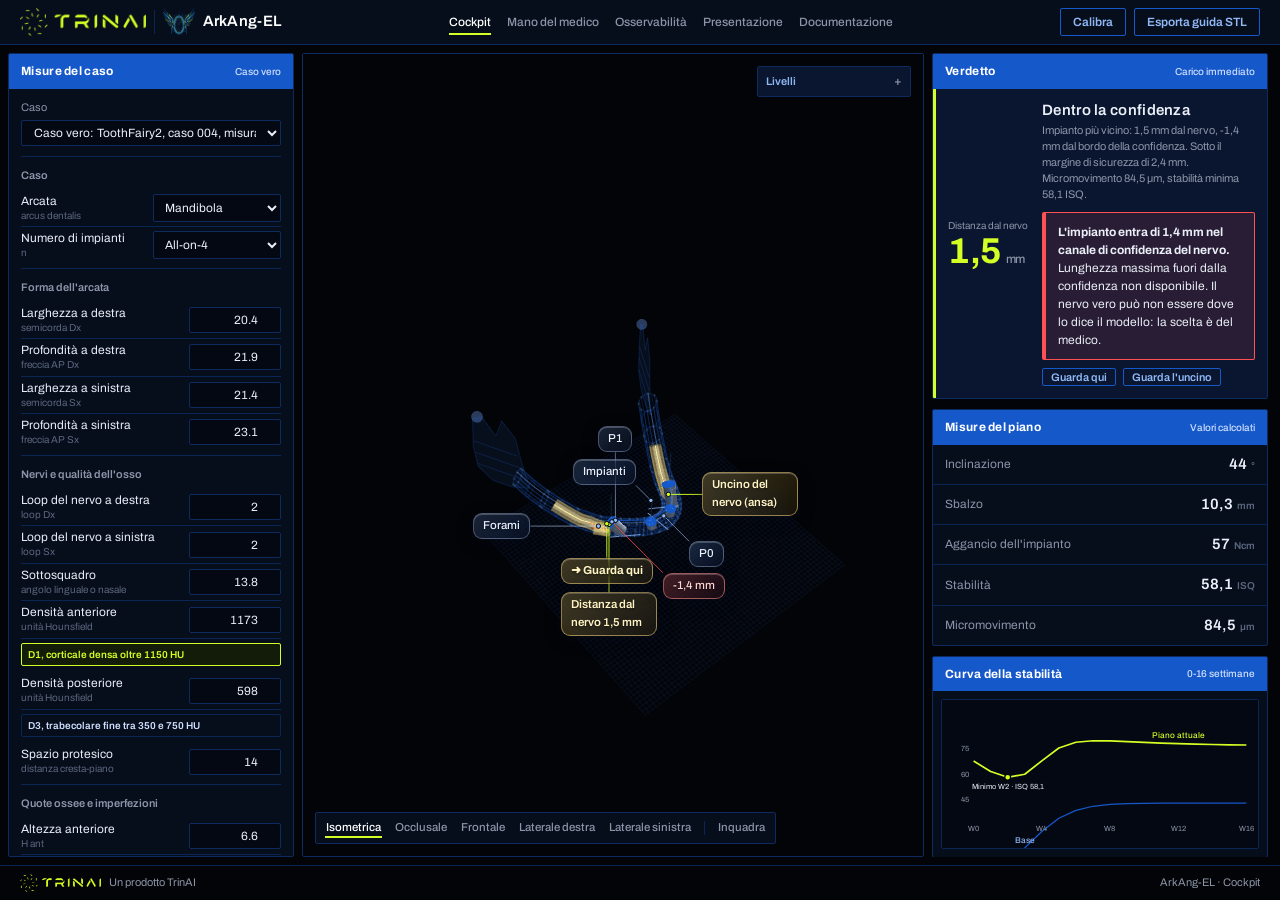
==== arkangel_viewer/index.html @ d0c84915 "TrinAI Atelier: presentazione agnostica mobile, voce Diego ed Elsa, security lock, edge worker" ====
<!DOCTYPE html>
<html lang="it">
<head>
  <meta charset="UTF-8">
  <meta name="viewport" content="width=device-width, initial-scale=1.0">
  <title>ArkAng-EL · Cockpit</title>
  <link rel="icon" type="image/png" href="img/arkangel_icona_96.png">
  <link rel="stylesheet" href="style.css">
  <script src="offline_case.js"></script>
  <script src="vendor/three.min.js"></script>
  <script src="vendor/OrbitControls.js"></script>
</head>
<body class="cockpit-page">

  <header class="bp-navbar cockpit-navbar">
    <div class="bp-nav-brand">
      <span class="trinai-logo-acid" role="img" aria-label="TrinAI"></span>
      <span class="brand-divider" aria-hidden="true"></span>
      <img class="arkangel-symbol-img" src="img/arkangel_icona_96.png" alt="ArkAng-EL">
      <span class="bp-nav-brand-title">ArkAng-EL</span>
    </div>

    <nav class="cockpit-nav" aria-label="Menu principale">
      <ul class="bp-nav-links">
        <li><a class="bp-nav-link active" href="index.html" aria-current="page">Cockpit</a></li>
        <li><a class="bp-nav-link" href="ml_studio.html">Mano del medico</a></li>
        <li><a class="bp-nav-link" href="osservabilita.html">Osservabilità</a></li>
        <li><a class="bp-nav-link" href="presentazione.html">Presentazione</a></li>
        <li><a class="bp-nav-link" href="documentazione.html">Documentazione</a></li>
      </ul>
    </nav>

    <div class="bp-nav-actions">
      <button id="btnOpenTuning" class="bp-btn-outline" type="button">Calibra</button>
      <button id="btnExportStl" class="bp-btn-outline" type="button">Esporta guida STL</button>
    </div>
  </header>

  <div class="cockpit-grid">

    <aside class="cockpit-register bp-panel" aria-labelledby="registerTitle">
      <div class="bp-panel-header">
        <span id="registerTitle" class="bp-panel-title">Misure del caso</span>
        <span id="caseTag" class="case-tag">Caso</span>
      </div>

      <div class="register-scroll">
        <div class="case-block">
          <label class="case-label" for="presetSelect">Caso</label>
          <select id="presetSelect" class="bp-select case-select">
            <option value="">Caricamento casi...</option>
          </select>
        </div>

        <section class="reg-group" aria-labelledby="groupCaso">
          <h2 id="groupCaso" class="reg-title">Caso</h2>

          <div class="param-row">
            <label for="inputArch">
              <span class="reg-name">Arcata</span>
              <span class="reg-sym">arcus dentalis</span>
            </label>
            <select id="inputArch">
              <option value="Mandibola" selected>Mandibola</option>
              <option value="Mascella">Mascella</option>
            </select>
          </div>

          <div class="param-row">
            <label for="inputNImp">
              <span class="reg-name">Numero di impianti</span>
              <span class="reg-sym">n</span>
            </label>
            <select id="inputNImp">
              <option value="auto" selected>Automatico</option>
              <option value="4">All-on-4</option>
              <option value="5_R">All-on-5 a destra</option>
              <option value="5_L">All-on-5 a sinistra</option>
              <option value="6">All-on-6</option>
              <option value="7">All-on-7</option>
              <option value="8">All-on-8</option>
              <option value="10">All-on-10</option>
            </select>
          </div>
        </section>

        <section class="reg-group" aria-labelledby="groupForma">
          <h2 id="groupForma" class="reg-title">Forma dell'arcata</h2>

          <div class="param-row">
            <label for="inputChordR">
              <span class="reg-name">Larghezza a destra</span>
              <span class="reg-sym">semicorda Dx</span>
            </label>
            <input type="number" id="inputChordR" step="0.5" value="17.5">
          </div>

          <div class="param-row">
            <label for="inputDepthR">
              <span class="reg-name">Profondità a destra</span>
              <span class="reg-sym">freccia AP Dx</span>
            </label>
            <input type="number" id="inputDepthR" step="0.5" value="15.0">
          </div>

          <div class="param-row">
            <label for="inputChordL">
              <span class="reg-name">Larghezza a sinistra</span>
              <span class="reg-sym">semicorda Sx</span>
            </label>
            <input type="number" id="inputChordL" step="0.5" value="19.0">
          </div>

          <div class="param-row">
            <label for="inputDepthL">
              <span class="reg-name">Profondità a sinistra</span>
              <span class="reg-sym">freccia AP Sx</span>
            </label>
            <input type="number" id="inputDepthL" step="0.5" value="16.5">
          </div>
        </section>

        <section class="reg-group" aria-labelledby="groupNervi">
          <h2 id="groupNervi" class="reg-title">Nervi e qualità dell'osso</h2>

          <div class="param-row">
            <label for="inputLoopR">
              <span class="reg-name">Loop del nervo a destra</span>
              <span class="reg-sym">loop Dx</span>
            </label>
            <input type="number" id="inputLoopR" step="0.1" value="4.2">
          </div>

          <div class="param-row">
            <label for="inputLoopL">
              <span class="reg-name">Loop del nervo a sinistra</span>
              <span class="reg-sym">loop Sx</span>
            </label>
            <input type="number" id="inputLoopL" step="0.1" value="2.5">
          </div>

          <div class="param-row">
            <label for="inputUndercut">
              <span class="reg-name">Sottosquadro</span>
              <span class="reg-sym">angolo linguale o nasale</span>
            </label>
            <input type="number" id="inputUndercut" step="1" value="14.0">
          </div>

          <div class="param-row">
            <label for="inputHuAnt">
              <span class="reg-name">Densità anteriore</span>
              <span class="reg-sym">unità Hounsfield</span>
            </label>
            <input type="number" id="inputHuAnt" step="50" value="1120">
          </div>
          <div id="badgeMischAnt" class="misch-badge misch-d2">D2 Cortico-Spongiosa</div>

          <div class="param-row">
            <label for="inputHuPost">
              <span class="reg-name">Densità posteriore</span>
              <span class="reg-sym">unità Hounsfield</span>
            </label>
            <input type="number" id="inputHuPost" step="50" value="780">
          </div>
          <div id="badgeMischPost" class="misch-badge misch-d2">D2 Cortico-Spongiosa</div>

          <div class="param-row">
            <label for="inputVProst">
              <span class="reg-name">Spazio protesico</span>
              <span class="reg-sym">distanza cresta-piano</span>
            </label>
            <input type="number" id="inputVProst" step="0.5" value="14.5">
          </div>
        </section>

        <section class="reg-group" aria-labelledby="groupQuote">
          <h2 id="groupQuote" class="reg-title">Quote ossee e imperfezioni</h2>

          <div class="param-row">
            <label for="inputHAnt">
              <span class="reg-name">Altezza anteriore</span>
              <span class="reg-sym">H ant</span>
            </label>
            <input type="number" id="inputHAnt" step="0.5" value="15.0">
          </div>

          <div class="param-row">
            <label for="inputHPostR">
              <span class="reg-name">Altezza posteriore destra</span>
              <span class="reg-sym">H post Dx</span>
            </label>
            <input type="number" id="inputHPostR" step="0.5" value="8.8">
          </div>

          <div class="param-row">
            <label for="inputHPostL">
              <span class="reg-name">Altezza posteriore sinistra</span>
              <span class="reg-sym">H post Sx</span>
            </label>
            <input type="number" id="inputHPostL" step="0.5" value="10.2">
          </div>

          <div class="param-row">
            <label for="inputWAnt">
              <span class="reg-name">Spessore anteriore</span>
              <span class="reg-sym">W ant</span>
            </label>
            <input type="number" id="inputWAnt" step="0.5" value="5.5">
          </div>

          <div class="param-row">
            <label for="inputWPost">
              <span class="reg-name">Spessore posteriore</span>
              <span class="reg-sym">W post</span>
            </label>
            <input type="number" id="inputWPost" step="0.5" value="6.2">
          </div>

          <div class="param-row">
            <label for="inputZDropR">
              <span class="reg-name">Sella concava a destra</span>
              <span class="reg-sym">avvallamento ΔZ Dx</span>
            </label>
            <input type="number" id="inputZDropR" step="0.2" min="0" max="6" value="2.2">
          </div>

          <div class="param-row">
            <label for="inputZDropL">
              <span class="reg-name">Sella concava a sinistra</span>
              <span class="reg-sym">avvallamento ΔZ Sx</span>
            </label>
            <input type="number" id="inputZDropL" step="0.2" min="0" max="6" value="1.0">
          </div>

          <div class="param-row">
            <label for="inputDefectZone">
              <span class="reg-name">Sede del difetto</span>
              <span class="reg-sym">zona anatomica</span>
            </label>
            <select id="inputDefectZone">
              <option value="none">Nessuno, cresta regolare</option>
              <option value="ant_R" selected>Canino o incisivo a destra</option>
              <option value="ant_L">Canino o incisivo a sinistra</option>
              <option value="post_R">Premolare distale a destra</option>
              <option value="post_L">Premolare distale a sinistra</option>
              <option value="midline">Linea mediana, canale nasopalatino</option>
            </select>
          </div>

          <div class="param-row">
            <label for="inputDefectDz">
              <span class="reg-name">Cratere verticale</span>
              <span class="reg-sym">ΔZ del difetto</span>
            </label>
            <input type="number" id="inputDefectDz" step="0.2" min="0" max="6" value="2.4">
          </div>

          <div class="param-row">
            <label for="inputDefectDw">
              <span class="reg-name">Deiscenza buccale</span>
              <span class="reg-sym">ΔW del difetto</span>
            </label>
            <input type="number" id="inputDefectDw" step="0.2" min="0" max="4" value="1.2">
          </div>

          <div class="param-row">
            <label for="selectProfiloMedico">
              <span class="reg-name">Profilo del medico</span>
              <span class="reg-sym">minimi d'osso</span>
            </label>
            <select id="selectProfiloMedico"></select>
          </div>

          <div class="param-row">
            <label for="inputMinLato">
              <span class="reg-name">Osso per lato</span>
              <span class="reg-sym">larghezza per lato (mm)</span>
            </label>
            <input type="number" id="inputMinLato" step="0.1" min="0" value="0">
          </div>

          <div class="param-row">
            <label for="inputMinAltezza">
              <span class="reg-name">Altezza</span>
              <span class="reg-sym">osso in altezza (mm)</span>
            </label>
            <input type="number" id="inputMinAltezza" step="0.1" min="0" value="0">
          </div>

          <div class="param-row">
            <label for="inputMinNervo">
              <span class="reg-name">Margine dal nervo</span>
              <span class="reg-sym">distanza dal nervo (mm)</span>
            </label>
            <input type="number" id="inputMinNervo" step="0.1" min="0" value="0">
          </div>

          <div class="param-row">
            <label for="inputCollarDepth">
              <span class="reg-name">Colletto sotto la cresta (mm)</span>
              <span class="reg-sym">0 = a filo dell'osso, scelta del medico</span>
            </label>
            <input type="number" id="inputCollarDepth" step="0.1" min="0" value="0">
          </div>

          <div class="param-row">
            <label for="inputNerveConfidence">
              <span class="reg-name">Fascia di confidenza dall'asse del nervo (mm)</span>
              <span class="reg-sym">raggio del nervo 1,45 + errore del modello (Time)</span>
            </label>
            <input type="number" id="inputNerveConfidence" step="0.1" min="0" value="2.9">
          </div>

          <div class="param-row">
            <label for="inputConfidenceDistance">
              <span class="reg-name">Distanza voluta dalla confidenza (mm)</span>
              <span class="reg-sym">scelta del medico</span>
            </label>
            <input type="number" id="inputConfidenceDistance" step="0.1" min="0" value="0">
          </div>

          <div class="param-row">
            <label for="inputNomeProfilo">
              <span class="reg-name">Nome nuovo profilo</span>
              <span class="reg-sym">salva</span>
            </label>
            <input type="text" id="inputNomeProfilo" value="">
            <button id="btnSaveProfilo" class="bp-btn-outline" type="button">Salva profilo</button>
          </div>
        </section>

        <div class="register-action">
          <button id="btnCalculate" class="bp-btn-solid accent" type="button">Ricalcola</button>
        </div>
      </div>
    </aside>

    <main class="cockpit-scene" aria-label="Scena 3D del modello">
      <div id="viewport3d"></div>
      <div id="sceneLabels" class="scene-labels" aria-hidden="true"></div>
      <div id="tooltip3d"></div>
      <div id="noCaseOverlay" class="no-case-overlay">
        <span class="no-case-text">Scegli un caso per vedere il piano</span>
      </div>

      <div class="scene-toolbar" role="group" aria-label="Viste della scena">
        <button class="cam-btn active" type="button" data-cam="iso">Isometrica</button>
        <button class="cam-btn" type="button" data-cam="top">Occlusale</button>
        <button class="cam-btn" type="button" data-cam="front">Frontale</button>
        <button class="cam-btn" type="button" data-cam="right">Laterale destra</button>
        <button class="cam-btn" type="button" data-cam="left">Laterale sinistra</button>
        <span class="toolbar-sep" aria-hidden="true"></span>
        <button id="btnFit" class="cam-btn cam-fit" type="button">Inquadra</button>
      </div>

      <details class="bp-accordion scene-layers">
        <summary class="bp-accordion-summary">Livelli</summary>
        <div class="scene-layers-body">
          <label><input type="checkbox" id="toggleArch" checked> Arcata</label>
          <label><input type="checkbox" id="toggleImplants" checked> Impianti</label>
          <label><input type="checkbox" id="toggleMua" checked> Boccole</label>
          <label><input type="checkbox" id="toggleNerves" checked> Nervo</label>
          <label><input type="checkbox" id="toggleConfidence" checked> Mostra confidenza</label>
          <label><input type="checkbox" id="togglePins" checked> Pin</label>
          <label><input type="checkbox" id="toggleGuideBar" checked> Barra dima</label>
          <label><input type="checkbox" id="toggleFiducials" checked> Fiduciali</label>
        </div>
      </details>
    </main>

    <section class="cockpit-panel" aria-label="Risultato del caso">

      <div class="bp-panel verdict-panel">
        <div class="bp-panel-header">
          <span class="bp-panel-title">Verdetto</span>
          <span class="panel-hint">Carico immediato</span>
        </div>
        <div id="loadVerdict" class="verdict-body safe">
          <div class="verdict-distance-block">
            <span class="verdict-label">Distanza dal nervo</span>
            <p class="verdict-distance"><span id="verdictDistance">2,4</span><span class="verdict-unit">mm</span></p>
          </div>
          <div class="verdict-copy">
            <h2 id="verdictTitle" class="verdict-title">Piano sicuro</h2>
            <p id="verdictSub" class="verdict-sub">Distanza dal nervo e dal bordo della confidenza.</p>
            <div id="confidenceDeclaration" class="confidence-declaration" hidden></div>
            <div class="verdict-scene-actions"><button id="btnLookHere" class="bp-btn-outline btn-compact" type="button">Guarda qui</button><button id="btnLookHook" class="bp-btn-outline btn-compact" type="button">Guarda l'uncino</button><button id="btnReturnView" class="bp-btn-outline btn-compact" type="button" hidden>Torna alla vista di prima</button></div>
            <p id="verdictBoneWarning" class="verdict-bone-warning" style="display: none;"></p>
          </div>
        </div>
      </div>

      <div class="bp-panel measure-panel">
        <div class="bp-panel-header">
          <span class="bp-panel-title">Misure del piano</span>
          <span class="panel-hint">Valori calcolati</span>
        </div>
        <div class="measure-list">
          <div class="bp-register-row measure-row">
            <span class="bp-register-label">Inclinazione</span>
            <span class="bp-register-value"><span id="kpiTilt">0</span><span class="bp-register-unit">°</span></span>
          </div>
          <div class="bp-register-row measure-row">
            <span class="bp-register-label">Sbalzo</span>
            <span class="bp-register-value"><span id="kpiCantilever">0</span><span class="bp-register-unit">mm</span></span>
          </div>
          <div class="bp-register-row measure-row">
            <span class="bp-register-label">Aggancio dell'impianto</span>
            <span class="bp-register-value"><span id="kpiTorque">0</span><span class="bp-register-unit">Ncm</span></span>
          </div>
          <div class="bp-register-row measure-row">
            <span class="bp-register-label">Stabilità</span>
            <span class="bp-register-value"><span id="kpiMinIsq">0</span><span class="bp-register-unit">ISQ</span></span>
          </div>
          <div class="bp-register-row measure-row">
            <span class="bp-register-label">Micromovimento</span>
            <span class="bp-register-value"><span id="kpiMicromotion">0</span><span class="bp-register-unit">µm</span></span>
          </div>
        </div>
      </div>

      <div class="bp-panel chart-panel">
        <div class="bp-panel-header">
          <span class="bp-panel-title">Curva della stabilità</span>
          <span class="panel-hint">0-16 settimane</span>
        </div>
        <div class="chart-body">
          <svg id="stabilitySvg" viewBox="0 0 380 150" role="img" aria-label="Curva della stabilità nel tempo"></svg>
        </div>
      </div>

      <div class="bp-panel test-panel" id="loadTestPanel">
        <div class="bp-panel-header">
          <span class="bp-panel-title">Prove di carico</span>
          <span class="panel-hint">Stress test epocale</span>
        </div>
        <div class="test-panel-body">
          <p id="loadTestStatus" class="load-test-status">Il piano ha superato le prove alla prova 1</p>
          <div class="table-scroll table-scroll-sm">
            <table class="data-table test-table">
              <thead>
                <tr>
                  <th>Epoca</th>
                  <th>Modifica apportata</th>
                  <th>Esito</th>
                </tr>
              </thead>
              <tbody id="loadTestTableBody"></tbody>
            </table>
          </div>
        </div>
      </div>

      <div class="bp-panel spectrum-bars-panel" id="spectrumBarsPanel">
        <div class="bp-panel-header">
          <span class="bp-panel-title">Quanti impianti</span>
          <span class="panel-hint">Probabilità di successo</span>
        </div>
        <div class="spectrum-bars-body" id="spectrumBarsList"></div>
      </div>

      <div class="bp-panel models-panel" id="modelsPanel">
        <div class="bp-panel-header">
          <span class="bp-panel-title">Modelli sul caso</span>
          <button id="btnRunNeural" class="bp-btn-outline btn-compact" type="button">Avvia inferenza</button>
        </div>
        <div class="models-body">
          <div id="neuralLiveOutput" class="models-list">
            <p class="models-empty">Premi «Avvia inferenza» per interrogare i cinque motori sul caso corrente.</p>
          </div>
        </div>
      </div>

      <details class="bp-accordion cockpit-details">
        <summary class="bp-accordion-summary">Dettaglio del caso</summary>
        <div class="bp-accordion-content detail-content">

          <p id="solverNote" class="solver-note"></p>

          <div class="detail-block">
            <h3 class="detail-title">Anatomia e compensazioni</h3>
            <div id="imperfectionNotes" class="detail-text">Caricamento del profilo anatomico...</div>
          </div>



          <div class="detail-block">
            <div class="detail-block-head">
              <h3 class="detail-title">Soluzioni da quattro a dieci impianti</h3>
              <span id="recommendedArchBadge" class="recommended-badge"></span>
            </div>
            <div class="table-scroll">
              <table class="data-table" id="spectrumTable">
                <thead>
                  <tr>
                    <th>Opzione</th>
                    <th>Schema</th>
                    <th>Epoche</th>
                    <th>Von Mises</th>
                    <th>Tarnow</th>
                    <th>Successo a dieci anni</th>
                    <th>Esito</th>
                  </tr>
                </thead>
                <tbody id="spectrumTableBody"></tbody>
              </table>
            </div>
            <div id="epochLogSummary" class="epoch-summary"></div>
          </div>

          <div class="detail-block">
            <h3 class="detail-title">Impianti e monconi</h3>
            <div class="table-scroll">
              <table class="data-table">
                <thead>
                  <tr>
                    <th>Sito</th>
                    <th>Impianto</th>
                    <th>Cresta</th>
                    <th>Inclinazione</th>
                    <th>Moncone</th>
                    <th>Distanza nervo</th>
                    <th>Osso sotto l'apice</th>
                    <th>Aggancio</th>
                  </tr>
                </thead>
                <tbody id="implantsTableBody"></tbody>
              </table>
            </div>
          </div>

          <div class="detail-block">
            <h3 class="detail-title">Pin di ancoraggio</h3>
            <div class="table-scroll">
              <table class="data-table">
                <thead>
                  <tr>
                    <th>Pin</th>
                    <th>Ingresso</th>
                    <th>Distanza dall'impianto</th>
                    <th>Impianto più vicino</th>
                  </tr>
                </thead>
                <tbody id="pinsTableBody"></tbody>
              </table>
            </div>
          </div>

          <div class="detail-actions">
            <button id="btnPrintReport" class="bp-btn-outline" type="button">Stampa il report</button>
          </div>
        </div>
      </details>

    </section>
  </div>

  <footer class="bp-footer">
    <div class="bp-footer-brand">
      <span class="trinai-logo-acid-sm" role="img" aria-label="TrinAI"></span>
      <span>Un prodotto TrinAI</span>
    </div>
    <span>ArkAng-EL · Cockpit</span>
  </footer>

  <div id="tuningModal" class="modal-backdrop">
    <div class="modal-window" role="dialog" aria-modal="true" aria-labelledby="tuningTitle">
      <div class="modal-header">
        <h2 id="tuningTitle">Calibrazione dello stile chirurgico</h2>
        <button id="btnCloseTuning" class="modal-close" type="button" aria-label="Chiudi">&times;</button>
      </div>

      <div class="modal-body">
        <p class="modal-text">
          Aggiorna la memoria del motore sulle preferenze dell'implantologo.
          I pesi restano su disco e non richiedono una connessione.
        </p>

        <div class="priors-summary">
          <div class="prior-stat">Casi calibrati: <span id="priorCasesCount">0</span></div>
          <div class="prior-stat">Correzione dell'inclinazione: <span id="priorTiltBias">0,0°</span></div>
          <div class="prior-stat">Margine dal nervo: <span id="priorNerveMargin">2,0 mm</span></div>
          <div class="prior-stat">Fattore di sbalzo: <span id="priorCantilever">1,0x</span></div>
        </div>

        <div class="tuning-form">
          <div class="tuning-form-row">
            <label for="tunePredTilt">Inclinazione calcolata dal modello</label>
            <input type="number" id="tunePredTilt" readonly>
          </div>
          <div class="tuning-form-row">
            <label for="tuneSurgeonTilt">Inclinazione scelta dal chirurgo</label>
            <input type="number" id="tuneSurgeonTilt" step="0.5">
          </div>
          <div class="tuning-form-row">
            <label for="tunePredCant">Sbalzo massimo teorico</label>
            <input type="number" id="tunePredCant" readonly>
          </div>
          <div class="tuning-form-row">
            <label for="tuneSurgeonCant">Sbalzo massimo accettato</label>
            <input type="number" id="tuneSurgeonCant" step="0.5">
          </div>
          <div class="tuning-form-row">
            <label for="tuneNerveMargin">Distanza minima desiderata dal nervo</label>
            <input type="number" id="tuneNerveMargin" step="0.1">
          </div>
        </div>
      </div>

      <div class="modal-footer">
        <button id="btnResetPriors" class="bp-btn-outline" type="button">Ripristina i valori iniziali</button>
        <button id="btnApplyTuning" class="bp-btn-solid" type="button">Apprendi e ricalcola</button>
      </div>
    </div>
  </div>

  <script src="app.js"></script>
</body>
</html>
---- arkangel_viewer/style.css ----
/* ==============================================================================
   ArkAng-EL - Clinical Blueprint Theme
   La palette fissa e le regole di design blueprint sono definite nelle variabili.
   ============================================================================== */

/* --- Dichiarazione Caratteri Locali (Offline First) --- */
@font-face {
  font-family: 'Archivo';
  font-style: normal;
  font-weight: 100 900;
  font-stretch: 62% 125%;
  font-display: swap;
  src: url('fonts/Archivo-latin.woff2') format('woff2');
  unicode-range: U+0000-00FF, U+0131, U+0152-0153, U+02BB-02BC, U+02C6, U+02DA, U+02DC, U+0304, U+0308, U+0329, U+2000-206F, U+20AC, U+2122, U+2191, U+2193, U+2212, U+2215, U+FEFF, U+FFFD;
}

@font-face {
  font-family: 'Archivo';
  font-style: normal;
  font-weight: 100 900;
  font-stretch: 62% 125%;
  font-display: swap;
  src: url('fonts/Archivo-latin-ext.woff2') format('woff2');
  unicode-range: U+0100-02BA, U+02BD-02C5, U+02C7-02CC, U+02CE-02D7, U+02DD-02FF, U+0304, U+0308, U+0329, U+1D00-1DBF, U+1E00-1E9F, U+1EF2-1EFF, U+2020, U+20A0-20AB, U+20AD-20C4, U+2113, U+2C60-2C7F, U+A720-A7FF;
}

@font-face {
  font-family: 'Archivo';
  font-style: italic;
  font-weight: 100 900;
  font-stretch: 62% 125%;
  font-display: swap;
  src: url('fonts/Archivo-Italic-latin.woff2') format('woff2');
}

@font-face {
  font-family: 'JetBrains Mono';
  font-style: normal;
  font-weight: 500;
  font-display: swap;
  src: url('fonts/JetBrainsMono-500-latin.woff2') format('woff2');
}

@font-face {
  font-family: 'JetBrains Mono';
  font-style: normal;
  font-weight: 600;
  font-display: swap;
  src: url('fonts/JetBrainsMono-600-latin.woff2') format('woff2');
}

:root {
  /* ============================================================================
     I TRE COLORI DELLA PALETTE SOVRANA
     ============================================================================ */
  --color-bg: #030407;
  --color-blue: #1558c9;
  --color-accent: #d4ff24;

  /* ============================================================================
     SUPERFICI E TINTE SCURE (BLUEPRINT)
     ============================================================================ */
  --color-surface: #060d1b;
  --color-surface-card: #081327;
  --color-surface-elevated: #0a1630;
  --color-surface-hover: #0d1e3d;
  --color-surface-active: #102650;
  --color-surface-input: #040812;
  --color-surface-badge: #081a38;
  --color-surface-accent-subtle: #121c08;
  --color-surface-modal-backdrop: #030407;

  /* ============================================================================
     LINEE E BORDI
     ============================================================================ */
  --color-line: #0a2655;
  --color-border: #0e2b60;
  --color-border-subtle: #0a2655;
  --color-border-strong: #1558c9;
  --color-border-focus: #d4ff24;
  --color-border-active: #d4ff24;

  /* ============================================================================
     TESTO E CONTRASTI CALCOLATI
     ============================================================================ */
  --color-text-primary: #e9eef7;
  --color-text-secondary: #8b95a8;
  --color-text-muted: #5a667d;
  --color-text-blue: #8fb8f5;
  --color-text-bright: #ffffff;
  --color-text-on-accent: #030407;

  /* ============================================================================
     BLU DI STRUTTURA E BLUEPRINT
     ============================================================================ */
  --color-blue-deep: #071733;
  --color-blue-dark: #0d3577;
  --color-blue-light: #4d8df0;
  --color-blue-soft: #8fb8f5;
  --color-blue-tint: #cfe0ff;

  /* ============================================================================
     ACCENTO E VARIANTE
     ============================================================================ */
  --color-accent-soft: #e8ff8a;
  --color-accent-dim: #9cbd1a;
  --color-accent-ink: #030407;

  /* ============================================================================
     GRAFICI
     ============================================================================ */
  --color-chart-bg: #040812;
  --color-chart-grid: #0a2655;
  --color-chart-main: #d4ff24;
  --color-chart-secondary: #4d8df0;
  --color-chart-tertiary: #8fb8f5;

  /* ============================================================================
     ALIAS DI COMPATIBILITA PER PAGINE ESISTENTI
     ============================================================================ */
  --palette-bg: var(--color-bg);
  --palette-blue: var(--color-blue);
  --palette-accent: var(--color-accent);
  --bg-primary: var(--color-bg);
  --bg-secondary: var(--color-surface);
  --bg-card: var(--color-surface);
  --bg-input: var(--color-surface-input);
  --bg-elevated: var(--color-surface-elevated);
  --border-color: var(--color-line);
  --text-primary: var(--color-text-primary);
  --text-secondary: var(--color-text-secondary);
  --text-muted: var(--color-text-muted);
  --blue-deep: var(--color-blue-deep);
  --blue-dark: var(--color-blue-dark);
  --blue-light: var(--color-blue-light);
  --blue-soft: var(--color-blue-soft);
  --accent: var(--color-accent);
  --accent-soft: var(--color-accent-soft);
  --accent-dim: var(--color-accent-dim);
  --accent-ink: var(--color-accent-ink);
  --accent-cyan: var(--color-blue-soft);
  --accent-teal: var(--color-blue-light);
  --accent-gold: var(--color-accent);
  --accent-green: var(--color-accent);
  --accent-yellow: var(--color-accent);
  --accent-red: var(--color-accent);
  --accent-purple: var(--color-blue-soft);
  --chart-bg: var(--color-chart-bg);
  --chart-grid: var(--color-chart-grid);
  --chart-main: var(--color-chart-main);
  --chart-secondary: var(--color-chart-secondary);
  --chart-tertiary: var(--color-chart-tertiary);

  /* ============================================================================
     SCALA DEI CARATTERI (Solo 5 misure cardinali + base e huge)
     ============================================================================ */
  --font-size-xs: 11px;
  --font-size-sm: 12px;
  --font-size-base: 13.5px;
  --font-size-md: 15px;
  --font-size-lg: 18px;
  --font-size-xl: 26px;
  --font-size-huge: 34px;

  /* ============================================================================
     PESI CARATTERE
     ============================================================================ */
  --font-weight-regular: 400;
  --font-weight-medium: 500;
  --font-weight-semibold: 600;
  --font-weight-bold: 700;
  --font-weight-extrabold: 800;

  /* ============================================================================
     FAMIGLIE DI CARATTERI
     ============================================================================ */
  --font-family: 'Archivo', 'Inter', -apple-system, BlinkMacSystemFont, "Segoe UI", Roboto, sans-serif;
  --font-mono: 'JetBrains Mono', Consolas, monospace;

  /* ============================================================================
     SCALA DELLE DISTANZE (SPACING)
     ============================================================================ */
  --space-2xs: 2px;
  --space-xs: 4px;
  --space-sm: 8px;
  --space-md: 12px;
  --space-lg: 16px;
  --space-xl: 20px;
  --space-2xl: 28px;
  --space-3xl: 40px;

  /* ============================================================================
     RAGGI DI CURVATURA (Blueprint: 2px o 0px, zero schede arrotondate)
     ============================================================================ */
  --radius-none: 0px;
  --radius-sm: 2px;
  --radius-md: 3px;

  color-scheme: dark;
}

/* ==============================================================================
   RESET GLOBALE E STRUTTURA BASE
   ============================================================================== */

* {
  box-sizing: border-box;
  margin: 0;
  padding: 0;
}

html {
  background-color: var(--color-bg);
}

body {
  background-color: var(--color-bg);
  color: var(--color-text-primary);
  font-family: var(--font-family);
  font-size: var(--font-size-base);
  line-height: 1.55;
  overflow-x: hidden;
  height: 100vh;
  display: flex;
  flex-direction: column;
  -webkit-font-smoothing: antialiased;
}

::selection {
  background-color: var(--color-blue);
  color: var(--color-text-bright);
}

:focus-visible {
  outline: 2px solid var(--color-accent);
  outline-offset: 2px;
}

* {
  scrollbar-width: thin;
  scrollbar-color: var(--color-blue-dark) transparent;
}

::-webkit-scrollbar {
  width: 8px;
  height: 8px;
}

::-webkit-scrollbar-track {
  background-color: transparent;
}

::-webkit-scrollbar-thumb {
  background-color: var(--color-blue-dark);
  border-radius: var(--radius-sm);
}

::-webkit-scrollbar-thumb:hover {
  background-color: var(--color-blue);
}

/* Tabular nums ovunque ci siano numeri e metriche */
input[type="number"],
.tabular-nums,
.bp-register-value,
.kpi-value,
.data-table td,
.mc-stats-row,
.hc-val,
.sig-val,
.sim-out-val,
.verdict-value {
  font-variant-numeric: tabular-nums;
}

/* Accessibilita prefers-reduced-motion */
@media (prefers-reduced-motion: reduce) {
  * {
    animation-duration: 0.01ms !important;
    animation-iteration-count: 1 !important;
    transition-duration: 0.01ms !important;
    scroll-behavior: auto !important;
  }
}

/* ==============================================================================
   I COMPONENTI COMUNI BLUEPRINT (I 10 COMPONENTI RICHIESTI)
   ============================================================================== */

/* 1. Pannello con barra del titolo blu cobalto e corpo scuro */
.bp-panel {
  background-color: var(--color-surface);
  border: 1px solid var(--color-border);
  border-radius: var(--radius-sm);
  overflow: hidden;
  display: flex;
  flex-direction: column;
}

.bp-panel-header {
  background-color: var(--color-blue);
  color: var(--color-text-bright);
  padding: var(--space-sm) var(--space-md);
  display: flex;
  align-items: center;
  justify-content: space-between;
  gap: var(--space-sm);
}

.bp-panel-title {
  font-size: var(--font-size-sm);
  font-weight: var(--font-weight-bold);
  color: var(--color-text-bright);
  letter-spacing: 0.3px;
}

.bp-panel-body {
  padding: var(--space-md);
  color: var(--color-text-primary);
  display: flex;
  flex-direction: column;
  gap: var(--space-sm);
}

/* 2. Riga di registro con valore a destra */
.bp-register-row {
  display: flex;
  justify-content: space-between;
  align-items: center;
  padding: var(--space-xs) 0;
  border-bottom: 1px solid var(--color-line);
  gap: var(--space-sm);
  font-size: var(--font-size-sm);
}

.bp-register-row:last-child {
  border-bottom: none;
}

.bp-register-label {
  color: var(--color-text-secondary);
  font-size: var(--font-size-xs);
  flex: 1;
}

.bp-register-unit {
  color: var(--color-text-muted);
  font-size: var(--font-size-xs);
  margin-left: var(--space-xs);
}

.bp-register-value {
  color: var(--color-text-primary);
  font-weight: var(--font-weight-semibold);
  font-variant-numeric: tabular-nums;
  text-align: right;
  font-family: var(--font-mono);
}

.bp-register-value.deciding {
  color: var(--color-accent);
  font-weight: var(--font-weight-extrabold);
  font-size: var(--font-size-md);
}

/* 3. Etichetta con linea di richiamo (Callout Blueprint) */
.bp-callout-wrap {
  position: relative;
  display: inline-flex;
  align-items: center;
  gap: var(--space-xs);
}

.bp-callout-badge {
  display: inline-flex;
  align-items: center;
  gap: var(--space-xs);
  background-color: var(--color-surface-elevated);
  border: 1px solid var(--color-line);
  color: var(--color-text-blue);
  font-size: var(--font-size-xs);
  font-weight: var(--font-weight-medium);
  padding: var(--space-2xs) var(--space-sm);
  border-radius: var(--radius-sm);
  white-space: nowrap;
}

.bp-callout-badge.accent {
  border-color: var(--color-accent);
  color: var(--color-accent);
}

.bp-callout-line {
  display: inline-block;
  width: 24px;
  height: 1px;
  background-color: var(--color-text-blue);
  position: relative;
  vertical-align: middle;
}

.bp-callout-line::after {
  content: '';
  position: absolute;
  right: 0;
  top: -2px;
  width: 5px;
  height: 5px;
  border-radius: 50%;
  background-color: var(--color-text-blue);
}

.bp-callout-line.accent {
  background-color: var(--color-accent);
}

.bp-callout-line.accent::after {
  background-color: var(--color-accent);
}

/* 4. Riquadro del verdetto (in parole, italiano, stato chiaro) */
.bp-verdict {
  background-color: var(--color-surface);
  border: 1px solid var(--color-border);
  border-left: 3px solid var(--color-border-strong);
  border-radius: var(--radius-sm);
  padding: var(--space-sm) var(--space-md);
  display: flex;
  align-items: center;
  justify-content: space-between;
  gap: var(--space-md);
}

.bp-verdict.safe {
  border-left-color: var(--color-accent);
}

.bp-verdict.warning {
  border-left-color: var(--color-blue-soft);
}

.bp-verdict.danger {
  border-left-color: var(--color-accent);
  background-color: var(--color-surface-elevated);
}

.bp-verdict-title {
  font-size: var(--font-size-sm);
  font-weight: var(--font-weight-bold);
  color: var(--color-text-primary);
}

.bp-verdict.safe .bp-verdict-title {
  color: var(--color-accent);
}

.bp-verdict-value {
  font-size: var(--font-size-lg);
  font-weight: var(--font-weight-extrabold);
  font-variant-numeric: tabular-nums;
  font-family: var(--font-mono);
  color: var(--color-accent);
}

.bp-verdict-sub {
  font-size: var(--font-size-xs);
  color: var(--color-text-secondary);
}

/* 5. Barra di misura sottile */
.bp-meter {
  width: 100%;
  height: 3px;
  background-color: var(--color-line);
  border-radius: var(--radius-none);
  overflow: hidden;
  margin-top: var(--space-2xs);
}

.bp-meter-fill {
  height: 100%;
  background-color: var(--color-blue);
  transition: width 0.2s ease;
}

.bp-meter-fill.accent {
  background-color: var(--color-accent);
}

/* 6. Pulsante pieno e pulsante con bordo */
.bp-btn-solid {
  background-color: var(--color-blue);
  color: var(--color-text-bright);
  border: 1px solid var(--color-blue);
  border-radius: var(--radius-sm);
  padding: var(--space-sm) var(--space-md);
  font-size: var(--font-size-sm);
  font-weight: var(--font-weight-semibold);
  cursor: pointer;
  display: inline-flex;
  align-items: center;
  justify-content: center;
  gap: var(--space-xs);
  text-decoration: none;
  transition: background-color 0.15s ease, border-color 0.15s ease;
}

.bp-btn-solid:hover {
  background-color: var(--color-blue-light);
  border-color: var(--color-blue-light);
}

.bp-btn-solid.accent {
  background-color: var(--color-accent);
  color: var(--color-text-on-accent);
  border-color: var(--color-accent);
  font-weight: var(--font-weight-bold);
}

.bp-btn-solid.accent:hover {
  background-color: var(--color-accent-soft);
  border-color: var(--color-accent-soft);
}

.bp-btn-outline {
  background-color: transparent;
  color: var(--color-text-blue);
  border: 1px solid var(--color-border-strong);
  border-radius: var(--radius-sm);
  padding: var(--space-sm) var(--space-md);
  font-size: var(--font-size-sm);
  font-weight: var(--font-weight-semibold);
  cursor: pointer;
  display: inline-flex;
  align-items: center;
  justify-content: center;
  gap: var(--space-xs);
  text-decoration: none;
  transition: background-color 0.15s ease, border-color 0.15s ease, color 0.15s ease;
}

.bp-btn-outline:hover {
  background-color: var(--color-surface-hover);
  border-color: var(--color-blue-light);
  color: var(--color-text-bright);
}

/* 7. Campo di inserimento con il fuoco da tastiera verde */
.bp-input,
.bp-select {
  background-color: var(--color-surface-input);
  border: 1px solid var(--color-border);
  color: var(--color-text-primary);
  border-radius: var(--radius-sm);
  padding: var(--space-xs) var(--space-sm);
  font-size: var(--font-size-sm);
  font-family: inherit;
  font-variant-numeric: tabular-nums;
  outline: none;
  transition: border-color 0.15s ease;
}

.bp-input:hover,
.bp-select:hover {
  border-color: var(--color-border-strong);
}

.bp-input:focus-visible,
.bp-select:focus-visible {
  outline: 2px solid var(--color-accent);
  outline-offset: 2px;
  border-color: var(--color-accent);
}

/* 8. Sezione che si apre (Accordion / Details) */
.bp-accordion {
  border: 1px solid var(--color-border);
  border-radius: var(--radius-sm);
  background-color: var(--color-surface);
  overflow: hidden;
}

.bp-accordion-summary {
  padding: var(--space-sm) var(--space-md);
  font-size: var(--font-size-xs);
  font-weight: var(--font-weight-semibold);
  color: var(--color-text-blue);
  background-color: var(--color-surface-elevated);
  cursor: pointer;
  display: flex;
  align-items: center;
  justify-content: space-between;
  list-style: none;
  user-select: none;
}

.bp-accordion-summary::-webkit-details-marker {
  display: none;
}

.bp-accordion-summary::after {
  content: '+';
  font-size: var(--font-size-sm);
  color: var(--color-text-secondary);
}

.bp-accordion[open] > .bp-accordion-summary::after {
  content: '-';
}

.bp-accordion-content {
  padding: var(--space-md);
  border-top: 1px solid var(--color-line);
  font-size: var(--font-size-xs);
  color: var(--color-text-secondary);
  line-height: 1.5;
}

/* 9. Barra di navigazione con i loghi (Navbar) */
.bp-navbar {
  background-color: var(--color-surface);
  border-bottom: 1px solid var(--color-border);
  padding: var(--space-sm) var(--space-xl);
  display: flex;
  align-items: center;
  justify-content: space-between;
  gap: var(--space-lg);
  flex-wrap: wrap;
}

.bp-nav-brand {
  display: flex;
  align-items: center;
  gap: var(--space-md);
}

.bp-nav-brand-title {
  color: var(--color-text-bright);
  font-size: var(--font-size-md);
  font-weight: var(--font-weight-semibold);
  letter-spacing: 0.3px;
}

.bp-nav-links {
  display: flex;
  align-items: center;
  gap: var(--space-md);
  list-style: none;
}

.bp-nav-link {
  color: var(--color-text-secondary);
  text-decoration: none;
  font-size: var(--font-size-xs);
  font-weight: var(--font-weight-medium);
  padding: var(--space-xs) var(--space-2xs);
  border-bottom: 2px solid transparent;
  transition: color 0.15s ease, border-color 0.15s ease;
}

.bp-nav-link:hover {
  color: var(--color-text-primary);
}

.bp-nav-link.active {
  color: var(--color-text-bright);
  border-bottom: 2px solid var(--color-accent);
}

.bp-nav-actions {
  display: flex;
  align-items: center;
  gap: var(--space-sm);
}

/* 10. Piè di pagina con «Un prodotto TrinAI» (Footer) */
.bp-footer {
  background-color: var(--color-bg);
  border-top: 1px solid var(--color-line);
  padding: var(--space-md) var(--space-xl);
  display: flex;
  align-items: center;
  justify-content: space-between;
  gap: var(--space-md);
  font-size: var(--font-size-xs);
  color: var(--color-text-secondary);
}

.bp-footer-brand {
  display: flex;
  align-items: center;
  gap: var(--space-sm);
}

/* ==============================================================================
   LOGHI TRINAI IN VERDE ACIDO (CON MASCHERA CSS) E SIMBOLO ARKANG-EL
   ============================================================================== */

.trinai-logo-acid {
  display: inline-block;
  background-color: var(--color-accent);
  -webkit-mask: url('img/logo_trinai_bianco.png') center / contain no-repeat;
  mask: url('img/logo_trinai_bianco.png') center / contain no-repeat;
  aspect-ratio: 1045 / 233;
  height: 28px;
  vertical-align: middle;
}

.trinai-logo-acid-sm {
  display: inline-block;
  background-color: var(--color-accent);
  -webkit-mask: url('img/logo_trinai_bianco.png') center / contain no-repeat;
  mask: url('img/logo_trinai_bianco.png') center / contain no-repeat;
  aspect-ratio: 1045 / 233;
  height: 18px;
  vertical-align: middle;
}

.arkangel-symbol-img {
  width: 32px;
  height: 28px;
  display: inline-block;
  vertical-align: middle;
}

/* ==============================================================================
   COMPATIBILITA STRUTTURA ESISTENTE (HEADER, SIDEBAR, WORKSPACE, VIEWPORT)
   ============================================================================== */

header,
.top-nav,
.suite-topnav {
  background-color: var(--color-surface);
  border-bottom: 1px solid var(--color-border);
  padding: var(--space-sm) var(--space-lg);
  display: flex;
  justify-content: space-between;
  align-items: center;
  flex-wrap: wrap;
  gap: var(--space-md);
  z-index: 10;
}

.brand {
  display: flex;
  align-items: center;
  gap: var(--space-md);
}

.brand-icon {
  width: 34px;
  height: 34px;
  background-color: var(--color-blue);
  border: 1px solid var(--color-blue-light);
  border-radius: var(--radius-sm);
  display: flex;
  align-items: center;
  justify-content: center;
  font-weight: var(--font-weight-extrabold);
  font-size: var(--font-size-md);
  color: var(--color-text-bright);
}

.brand-text h1 {
  font-size: var(--font-size-md);
  font-weight: var(--font-weight-bold);
  letter-spacing: 0.3px;
  color: var(--color-text-primary);
}

.brand-text h1 span {
  color: var(--color-blue-soft);
}

.brand-text p {
  font-size: var(--font-size-xs);
  color: var(--color-text-secondary);
}

.header-actions {
  display: flex;
  align-items: center;
  gap: var(--space-sm);
  flex-wrap: wrap;
}

.preset-dropdown-container {
  display: flex;
  align-items: center;
  gap: var(--space-xs);
}

.neural-badge-container {
  display: flex;
  align-items: center;
  gap: var(--space-xs);
  background-color: var(--color-surface-elevated);
  border: 1px solid var(--color-border-strong);
  border-radius: var(--radius-sm);
  padding: var(--space-xs) var(--space-sm);
  font-size: var(--font-size-xs);
  color: var(--color-blue-soft);
  font-weight: var(--font-weight-semibold);
}

.preset-dropdown-container label {
  color: var(--color-text-secondary);
  font-size: var(--font-size-xs);
  font-weight: var(--font-weight-semibold);
  letter-spacing: 0.3px;
}

select, input, button {
  font-family: inherit;
  font-size: var(--font-size-sm);
}

select {
  background-color: var(--color-surface-input);
  color: var(--color-text-primary);
  border: 1px solid var(--color-border);
  border-radius: var(--radius-sm);
  padding: 6px 10px;
  outline: none;
  cursor: pointer;
}

select:hover {
  border-color: var(--color-border-strong);
}

select:focus-visible {
  border-color: var(--color-accent);
  outline: 2px solid var(--color-accent);
  outline-offset: 2px;
}

.btn {
  background-color: var(--color-surface);
  color: var(--color-text-primary);
  border: 1px solid var(--color-border);
  padding: 7px 12px;
  border-radius: var(--radius-sm);
  font-weight: var(--font-weight-semibold);
  cursor: pointer;
  display: inline-flex;
  align-items: center;
  gap: var(--space-xs);
  text-decoration: none;
  transition: background-color 0.15s ease, border-color 0.15s ease, color 0.15s ease;
}

.btn:hover {
  background-color: var(--color-surface-hover);
  border-color: var(--color-border-strong);
  color: var(--color-text-bright);
}

.btn-primary {
  background-color: var(--color-accent);
  border-color: var(--color-accent);
  color: var(--color-text-on-accent);
  font-weight: var(--font-weight-bold);
}

.btn-primary:hover {
  background-color: var(--color-accent-soft);
  border-color: var(--color-accent-soft);
  color: var(--color-text-on-accent);
}

.btn-purple {
  background-color: transparent;
  border-color: var(--color-border-strong);
  color: var(--color-text-blue);
}

.btn-purple:hover {
  background-color: var(--color-surface-hover);
  border-color: var(--color-blue-light);
  color: var(--color-text-bright);
}

.btn-success {
  background-color: transparent;
  border-color: var(--color-border-strong);
  color: var(--color-text-blue);
  font-weight: var(--font-weight-semibold);
}

.btn-success:hover {
  background-color: var(--color-surface-hover);
  border-color: var(--color-blue-light);
  color: var(--color-text-bright);
}

.btn-nav-active {
  background-color: var(--color-surface-elevated);
  border-color: var(--color-border-strong);
  color: var(--color-text-bright);
  border-bottom: 2px solid var(--color-accent);
}

.nav-link {
  color: var(--color-text-secondary);
  text-decoration: none;
  font-size: var(--font-size-xs);
  padding: var(--space-xs) var(--space-sm);
  border-bottom: 2px solid transparent;
}

.nav-link:hover {
  color: var(--color-text-primary);
}

.nav-link.active {
  color: var(--color-text-bright);
  border-bottom: 2px solid var(--color-accent);
}

/* ==============================================================================
   WORKSPACE PRINCIPALE
   ============================================================================== */

.workspace {
  display: flex;
  flex: 1;
  overflow: hidden;
}

.sidebar-params {
  width: 348px;
  min-width: 320px;
  background-color: var(--color-surface);
  border-right: 1px solid var(--color-border);
  overflow-y: auto;
  padding: var(--space-md);
  display: flex;
  flex-direction: column;
  gap: var(--space-md);
}

.param-group {
  background-color: var(--color-surface-card);
  border: 1px solid var(--color-border);
  border-radius: var(--radius-sm);
  padding: var(--space-md);
}

.param-group h3 {
  font-size: var(--font-size-xs);
  font-weight: var(--font-weight-bold);
  letter-spacing: 0.4px;
  color: var(--color-text-blue);
  margin-bottom: var(--space-sm);
  display: flex;
  align-items: center;
  justify-content: space-between;
}

.param-row {
  display: flex;
  justify-content: space-between;
  align-items: center;
  margin-bottom: var(--space-sm);
  gap: var(--space-sm);
}

.param-row:last-child {
  margin-bottom: 0;
}

.param-row label {
  font-size: var(--font-size-xs);
  color: var(--color-text-secondary);
  flex: 1;
}

.param-row input[type="number"],
.param-row select {
  width: 98px;
  background-color: var(--color-surface-input);
  border: 1px solid var(--color-border);
  color: var(--color-text-primary);
  padding: 5px 8px;
  border-radius: var(--radius-sm);
  text-align: right;
  font-family: var(--font-mono);
  font-size: var(--font-size-sm);
}

.param-row input[type="number"]:focus-visible {
  border-color: var(--color-accent);
}

.misch-badge {
  display: inline-block;
  padding: var(--space-xs) var(--space-sm);
  border-radius: var(--radius-sm);
  font-size: var(--font-size-xs);
  font-weight: var(--font-weight-bold);
  text-align: center;
  margin-top: var(--space-xs);
  width: 100%;
  letter-spacing: 0.3px;
}

.misch-d1 {
  background-color: var(--color-surface-accent-subtle);
  color: var(--color-accent);
  border: 1px solid var(--color-accent);
}

.misch-d2 {
  background-color: var(--color-surface-badge);
  color: var(--color-blue-soft);
  border: 1px solid var(--color-border-strong);
}

.misch-d3 {
  background-color: var(--color-surface);
  color: var(--color-blue-tint);
  border: 1px solid var(--color-line);
}

.misch-d4 {
  background-color: var(--color-surface-accent-subtle);
  color: var(--color-accent);
  border: 1px solid var(--color-accent);
}

/* ==============================================================================
   VIEWPORT 3D E OVERLAY
   ============================================================================== */

.viewport-container {
  flex: 1;
  display: flex;
  flex-direction: column;
  position: relative;
  background-color: var(--color-bg);
  overflow: hidden;
}

#viewport3d {
  flex: 1;
  width: 100%;
  height: 100%;
  cursor: grab;
}

#viewport3d:active {
  cursor: grabbing;
}

.viewport-overlay-controls {
  position: absolute;
  top: var(--space-md);
  left: var(--space-md);
  display: flex;
  flex-direction: column;
  gap: var(--space-sm);
  z-index: 5;
}

.camera-controls {
  display: flex;
  background-color: var(--color-surface);
  border: 1px solid var(--color-border);
  border-radius: var(--radius-sm);
  padding: var(--space-2xs);
  gap: var(--space-2xs);
}

.cam-btn {
  background-color: transparent;
  border: none;
  color: var(--color-text-secondary);
  padding: 5px 9px;
  border-radius: var(--radius-sm);
  font-size: var(--font-size-xs);
  font-weight: var(--font-weight-semibold);
  cursor: pointer;
  transition: background-color 0.15s ease, color 0.15s ease;
}

.cam-btn:hover {
  background-color: var(--color-surface-hover);
  color: var(--color-text-primary);
}

.cam-btn.active {
  background-color: var(--color-surface-elevated);
  color: var(--color-text-bright);
  border-bottom: 2px solid var(--color-accent);
}

.layer-toggles {
  background-color: var(--color-surface);
  border: 1px solid var(--color-border);
  border-radius: var(--radius-sm);
  padding: var(--space-sm) var(--space-md);
  display: flex;
  flex-wrap: wrap;
  gap: var(--space-sm);
  font-size: var(--font-size-xs);
}

.layer-toggles label {
  display: flex;
  align-items: center;
  gap: var(--space-xs);
  color: var(--color-text-secondary);
  cursor: pointer;
}

.layer-toggles label:hover {
  color: var(--color-text-primary);
}

.layer-toggles input[type="checkbox"] {
  accent-color: var(--color-blue);
}

.viewport-legend {
  position: absolute;
  bottom: var(--space-md);
  left: var(--space-md);
  background-color: var(--color-surface);
  border: 1px solid var(--color-border);
  border-radius: var(--radius-sm);
  padding: var(--space-sm) var(--space-md);
  display: flex;
  gap: var(--space-md);
  font-size: var(--font-size-xs);
  z-index: 5;
  color: var(--color-text-secondary);
}

.legend-item {
  display: flex;
  align-items: center;
  gap: var(--space-xs);
}

.legend-dot {
  width: 9px;
  height: 9px;
  border-radius: 50%;
}

.dot-fiducial { background-color: var(--color-accent); }
.dot-implant { background-color: var(--color-blue-light); }
.dot-mua { background-color: var(--color-blue); }
.dot-nerve { background-color: var(--color-accent); }
.dot-pin { background-color: var(--color-blue-soft); }
.dot-crater { background-color: var(--color-blue-soft); }

/* ==============================================================================
   PANNELLO METRICHE E VERDETTO (DESTRA)
   ============================================================================== */

.metrics-panel {
  width: 448px;
  min-width: 400px;
  background-color: var(--color-surface);
  border-left: 1px solid var(--color-border);
  overflow-y: auto;
  padding: var(--space-md);
  display: flex;
  flex-direction: column;
  gap: var(--space-md);
}

.verdict-card {
  padding: var(--space-md);
  border-radius: var(--radius-sm);
  text-align: center;
  border: 1px solid var(--color-border);
  border-left-width: 4px;
}

.verdict-green {
  background-color: var(--color-surface-card);
  border-color: var(--color-border);
  border-left-color: var(--color-accent);
  color: var(--color-text-primary);
}

.verdict-yellow {
  background-color: var(--color-surface-card);
  border-color: var(--color-border);
  border-left-color: var(--color-blue-soft);
  color: var(--color-text-primary);
}

.verdict-red {
  background-color: var(--color-surface-elevated);
  border-color: var(--color-border);
  border-left-color: var(--color-accent);
  color: var(--color-text-primary);
}

.verdict-title {
  font-size: var(--font-size-md);
  font-weight: var(--font-weight-extrabold);
  letter-spacing: 0.3px;
}

.verdict-green .verdict-title,
.verdict-yellow .verdict-title,
.verdict-red .verdict-title {
  color: var(--color-accent);
}

.verdict-sub {
  font-size: var(--font-size-xs);
  margin-top: var(--space-xs);
  color: var(--color-text-secondary);
}

.scene-label.tone-danger .scene-label-text { color: #ff6868; border-color: #ff5151; }
.scene-label.tone-warning .scene-label-text { color: #ffd06a; border-color: #ffc247; }
.scene-label.tone-safe .scene-label-text { color: #75e6a5; border-color: #55d68b; }
.scene-leader.tone-danger { stroke: #ff5151; }
.scene-leader.tone-warning { stroke: #ffc247; }
.scene-leader.tone-safe { stroke: #55d68b; }

.kpi-grid {
  display: grid;
  grid-template-columns: repeat(3, 1fr);
  gap: var(--space-sm);
}

.kpi-card {
  background-color: var(--color-surface-card);
  border: 1px solid var(--color-border);
  border-radius: var(--radius-sm);
  padding: var(--space-sm);
  text-align: center;
}

.kpi-label {
  font-size: var(--font-size-xs);
  color: var(--color-text-secondary);
  font-weight: var(--font-weight-semibold);
  letter-spacing: 0.3px;
  margin-bottom: var(--space-2xs);
}

.kpi-value {
  font-size: var(--font-size-lg);
  font-weight: var(--font-weight-extrabold);
  font-family: var(--font-mono);
  color: var(--color-text-primary);
  font-variant-numeric: tabular-nums;
}

.kpi-unit {
  font-size: var(--font-size-xs);
  color: var(--color-text-muted);
  margin-left: var(--space-2xs);
}

/* Grafico cinetica di stabilita */
.chart-box {
  background-color: var(--color-surface-card);
  border: 1px solid var(--color-border);
  border-radius: var(--radius-sm);
  padding: var(--space-md);
}

.chart-header {
  display: flex;
  justify-content: space-between;
  align-items: center;
  margin-bottom: var(--space-sm);
  gap: var(--space-sm);
}

.chart-title {
  font-size: var(--font-size-xs);
  font-weight: var(--font-weight-bold);
  letter-spacing: 0.3px;
  color: var(--color-text-blue);
}

.chart-badge {
  font-size: var(--font-size-xs);
  color: var(--color-text-muted);
  font-family: var(--font-mono);
}

#stabilitySvg {
  width: 100%;
  height: 140px;
  background-color: var(--color-chart-bg);
  border-radius: var(--radius-sm);
  border: 1px solid var(--color-border);
}

/* Tabelle di registro clinico */
.table-box {
  background-color: var(--color-surface-card);
  border: 1px solid var(--color-border);
  border-radius: var(--radius-sm);
  padding: var(--space-sm);
}

.table-title {
  font-size: var(--font-size-xs);
  font-weight: var(--font-weight-bold);
  letter-spacing: 0.3px;
  color: var(--color-text-secondary);
  margin-bottom: var(--space-sm);
  display: flex;
  justify-content: space-between;
}

.data-table {
  width: 100%;
  border-collapse: collapse;
  font-size: var(--font-size-xs);
}

.data-table th, .data-table td {
  padding: 6px;
  text-align: left;
  border-bottom: 1px solid var(--color-line);
}

.data-table th {
  color: var(--color-text-blue);
  font-weight: var(--font-weight-semibold);
  font-size: var(--font-size-xs);
  letter-spacing: 0.3px;
}

.data-table td {
  font-family: var(--font-mono);
  color: var(--color-text-primary);
  font-variant-numeric: tabular-nums;
}

.data-table tr:hover td {
  background-color: var(--color-surface-hover);
}

/* ==============================================================================
   FINE TUNING MODALE E DIALOGHI
   ============================================================================== */

.modal-backdrop {
  position: fixed;
  top: 0;
  left: 0;
  width: 100vw;
  height: 100vh;
  background-color: var(--color-surface-modal-backdrop);
  display: none;
  align-items: center;
  justify-content: center;
  z-index: 100;
}

.modal-backdrop.open {
  display: flex;
}

.modal-window {
  background-color: var(--color-surface);
  border: 1px solid var(--color-border-strong);
  border-radius: var(--radius-sm);
  width: 580px;
  max-width: 90vw;
  display: flex;
  flex-direction: column;
  overflow: hidden;
}

.modal-header {
  padding: var(--space-md) var(--space-lg);
  background-color: var(--color-blue);
  color: var(--color-text-bright);
  border-bottom: 1px solid var(--color-border);
  display: flex;
  justify-content: space-between;
  align-items: center;
}

.modal-header h2 {
  font-size: var(--font-size-md);
  font-weight: var(--font-weight-bold);
  color: var(--color-text-bright);
  display: flex;
  align-items: center;
  gap: var(--space-sm);
}

.modal-close {
  background-color: transparent;
  border: none;
  color: var(--color-text-bright);
  font-size: var(--font-size-lg);
  cursor: pointer;
}

.modal-close:hover {
  color: var(--color-accent);
}

.modal-body {
  padding: var(--space-lg);
  display: flex;
  flex-direction: column;
  gap: var(--space-md);
}

.priors-summary {
  background-color: var(--color-surface-input);
  border: 1px solid var(--color-border);
  border-radius: var(--radius-sm);
  padding: var(--space-sm) var(--space-md);
  display: grid;
  grid-template-columns: repeat(2, 1fr);
  gap: var(--space-sm);
}

.prior-stat {
  font-size: var(--font-size-xs);
  color: var(--color-text-secondary);
}

.prior-stat span {
  color: var(--color-accent);
  font-weight: var(--font-weight-bold);
  font-family: var(--font-mono);
}

.tuning-form {
  display: flex;
  flex-direction: column;
  gap: var(--space-sm);
}

.tuning-form-row {
  display: flex;
  justify-content: space-between;
  align-items: center;
  gap: var(--space-md);
}

.tuning-form-row label {
  font-size: var(--font-size-sm);
  color: var(--color-text-primary);
  flex: 1;
}

.tuning-form-row input {
  width: 104px;
  background-color: var(--color-surface-input);
  border: 1px solid var(--color-border);
  color: var(--color-text-primary);
  padding: 6px 10px;
  border-radius: var(--radius-sm);
  text-align: right;
  font-family: var(--font-mono);
}

.tuning-form-row input:focus-visible {
  border-color: var(--color-accent);
}

.modal-footer {
  padding: var(--space-sm) var(--space-lg);
  background-color: var(--color-surface-card);
  border-top: 1px solid var(--color-border);
  display: flex;
  justify-content: space-between;
  align-items: center;
}

/* Tooltip 3D */
#tooltip3d {
  position: absolute;
  display: none;
  background-color: var(--color-surface);
  border: 1px solid var(--color-border-strong);
  color: var(--color-text-primary);
  padding: 6px 10px;
  border-radius: var(--radius-sm);
  font-size: var(--font-size-xs);
  line-height: 1.45;
  pointer-events: none;
  z-index: 20;
}

/* ==============================================================================
   COMPATIBILITA ALTRE PAGINE (OSSERVABILITA, MANO DEL MEDICO, DOCS, SLIDES)
   ============================================================================== */

.panel-card,
.sub-card,
.health-card,
.guard-card,
.mc-stat-box,
.p-card,
.ml-kpi-card,
.doc-section,
.form-section-box {
  background-color: var(--color-surface);
  border: 1px solid var(--color-border);
  border-radius: var(--radius-sm);
  padding: var(--space-md);
}

.panel-header,
.sub-card-header,
.sec-header {
  border-bottom: 1px solid var(--color-line);
  padding-bottom: var(--space-sm);
  margin-bottom: var(--space-md);
  display: flex;
  align-items: center;
  justify-content: space-between;
}

.panel-title,
.sub-card-title,
.form-section-title {
  font-size: var(--font-size-sm);
  font-weight: var(--font-weight-bold);
  color: var(--color-text-blue);
  letter-spacing: 0.3px;
}

.panel-subtitle {
  font-size: var(--font-size-xs);
  color: var(--color-text-secondary);
}

/* Griglie di telemetria e osservabilita */
.health-grid,
.guardrails-grid,
.drift-mc-grid,
.ml-top-grid,
.ml-charts-grid,
.grid-2,
.grid-2col,
.grid-3,
.form-grid-2,
.form-grid-3,
.sim-grid {
  display: grid;
  gap: var(--space-md);
}

.grid-2,
.grid-2col,
.form-grid-2 {
  grid-template-columns: repeat(2, 1fr);
}

.grid-3,
.form-grid-3 {
  grid-template-columns: repeat(3, 1fr);
}

/* Card di telemetria e salute */
.hc-top,
.guard-top {
  display: flex;
  justify-content: space-between;
  align-items: center;
  margin-bottom: var(--space-xs);
}

.hc-val,
.guard-count {
  font-size: var(--font-size-xl);
  font-weight: var(--font-weight-extrabold);
  font-family: var(--font-mono);
  color: var(--color-accent);
}

.hc-sub,
.guard-desc {
  font-size: var(--font-size-xs);
  color: var(--color-text-secondary);
}

/* Badge di sistema */
.badge-pill,
.doc-badge,
.sec-tag {
  display: inline-flex;
  align-items: center;
  gap: var(--space-2xs);
  padding: var(--space-2xs) var(--space-sm);
  border-radius: var(--radius-sm);
  font-size: var(--font-size-xs);
  font-weight: var(--font-weight-semibold);
  border: 1px solid var(--color-line);
  background-color: var(--color-surface-elevated);
  color: var(--color-text-blue);
}

.badge-green,
.badge-ok {
  border-color: var(--color-accent);
  color: var(--color-accent);
}

.badge-purple {
  border-color: var(--color-border-strong);
  color: var(--color-blue-soft);
}

.badge-cyan {
  border-color: var(--color-blue-light);
  color: var(--color-blue-light);
}

.badge-gold {
  border-color: var(--color-accent);
  color: var(--color-accent);
}

/* Codice e Formule (Documentazione) */
.code-block,
.math-block,
.math-box {
  background-color: var(--color-surface-input);
  border: 1px solid var(--color-border);
  border-radius: var(--radius-sm);
  padding: var(--space-md);
  font-family: var(--font-mono);
  font-size: var(--font-size-xs);
  color: var(--color-text-primary);
  overflow-x: auto;
}

.code-lang,
.math-label {
  font-size: var(--font-size-xs);
  color: var(--color-text-blue);
  font-weight: var(--font-weight-semibold);
  margin-bottom: var(--space-xs);
}

.inline-code {
  font-family: var(--font-mono);
  background-color: var(--color-surface-input);
  border: 1px solid var(--color-line);
  padding: 1px 4px;
  border-radius: var(--radius-sm);
  font-size: var(--font-size-xs);
  color: var(--color-blue-soft);
}

/* Barre di avanzamento (Feature Importance / Fi) */
.fi-track {
  width: 100%;
  height: 4px;
  background-color: var(--color-line);
  border-radius: var(--radius-none);
  overflow: hidden;
}

.fi-fill {
  height: 100%;
  background-color: var(--color-blue);
}

.fi-fill.accent {
  background-color: var(--color-accent);
}

/* Diapositive di Presentazione */
.deck-wrapper {
  flex: 1;
  display: flex;
  flex-direction: column;
  background-color: var(--color-bg);
}

.slides-stage {
  flex: 1;
  display: flex;
  align-items: center;
  justify-content: center;
  padding: var(--space-xl);
}

.slide {
  width: 100%;
  max-width: 1100px;
  background-color: var(--color-surface);
  border: 1px solid var(--color-border);
  border-radius: var(--radius-sm);
  padding: var(--space-3xl);
  display: none;
  flex-direction: column;
  gap: var(--space-lg);
}

.slide.active {
  display: flex;
}

.slide-title {
  font-size: var(--font-size-huge);
  font-weight: var(--font-weight-extrabold);
  color: var(--color-text-bright);
}

.slide-subtitle {
  font-size: var(--font-size-lg);
  color: var(--color-text-blue);
}

.slide-footer {
  display: flex;
  justify-content: space-between;
  align-items: center;
  border-top: 1px solid var(--color-line);
  padding-top: var(--space-md);
  margin-top: auto;
  font-size: var(--font-size-xs);
  color: var(--color-text-secondary);
}

.deck-controls {
  display: flex;
  justify-content: center;
  align-items: center;
  gap: var(--space-md);
  padding: var(--space-md);
  border-top: 1px solid var(--color-line);
  background-color: var(--color-surface);
}

/* Link di utilita */
.link-accent {
  color: var(--color-blue-soft);
  text-decoration: none;
}

.link-accent:hover {
  color: var(--color-accent);
}

/* ==============================================================================
   RESPONSIVITA BLUEPRINT
   ============================================================================== */

@media (max-width: 1280px) {
  .sidebar-params {
    width: 310px;
    min-width: 280px;
  }

  .metrics-panel {
    width: 380px;
    min-width: 340px;
  }
}

@media (max-width: 1100px) {
  .workspace {
    flex-direction: column;
    overflow-y: auto;
  }

  .sidebar-params,
  .metrics-panel {
    width: 100%;
    min-width: 100%;
    border-right: none;
    border-left: none;
    border-bottom: 1px solid var(--color-border);
  }

  .viewport-container {
    min-height: 480px;
  }
}

@media (max-width: 600px) {
  .grid-2,
  .grid-2col,
  .grid-3,
  .form-grid-2,
  .form-grid-3,
  .kpi-grid {
    grid-template-columns: 1fr;
  }

  .bp-navbar {
    padding: var(--space-sm) var(--space-md);
  }

  .bp-footer {
    padding: var(--space-md);
    flex-direction: column;
    align-items: flex-start;
  }
}

/* ==============================================================================
   COCKPIT BLUEPRINT
   ============================================================================== */

.cockpit-page {
  height: 100vh;
  overflow: hidden;
}

.cockpit-page .cockpit-navbar {
  flex: 0 0 auto;
  flex-wrap: nowrap;
  gap: var(--space-xl);
  padding: var(--space-sm) var(--space-xl);
}

.cockpit-page .bp-nav-brand {
  flex: 0 0 auto;
  gap: var(--space-sm);
}

.brand-divider {
  width: 1px;
  height: 24px;
  background-color: var(--color-line);
  display: inline-block;
}

.cockpit-page .bp-nav-brand-title {
  font-size: var(--font-size-md);
  font-weight: var(--font-weight-semibold);
  letter-spacing: 0.3px;
}

.cockpit-nav {
  flex: 1 1 auto;
  min-width: 0;
}

.cockpit-page .bp-nav-links {
  justify-content: center;
  flex-wrap: wrap;
  gap: var(--space-xs) var(--space-lg);
}

.cockpit-page .bp-nav-link {
  font-size: var(--font-size-sm);
  padding: var(--space-xs) 0;
}

.cockpit-page .bp-nav-actions {
  flex: 0 0 auto;
  gap: var(--space-sm);
}

.cockpit-page .bp-nav-actions .bp-btn-outline {
  padding: 6px 12px;
  font-size: var(--font-size-sm);
}

.cockpit-grid {
  flex: 1 1 auto;
  min-height: 0;
  display: grid;
  grid-template-columns: 318px minmax(0, 1fr) 372px;
  gap: 10px;
  padding: 10px;
  overflow: hidden;
}

.cockpit-register,
.cockpit-panel {
  min-width: 0;
  min-height: 0;
}

.cockpit-register {
  display: flex;
  flex-direction: column;
}

.register-scroll {
  flex: 1 1 auto;
  overflow-y: auto;
  overflow-x: hidden;
  padding: 10px 12px 14px;
}

.case-block {
  padding-bottom: 10px;
  border-bottom: 1px solid var(--color-line);
}

.case-label {
  display: block;
  font-size: var(--font-size-xs);
  color: var(--color-text-secondary);
  margin-bottom: var(--space-xs);
}

.case-select {
  width: 100%;
}

.case-tag {
  font-size: 10px;
  font-weight: var(--font-weight-medium);
  color: var(--color-blue-tint);
  text-align: right;
}

.reg-group {
  padding: 8px 0 4px;
  border-bottom: 1px solid var(--color-line);
}

.reg-title {
  font-size: var(--font-size-xs);
  font-weight: var(--font-weight-semibold);
  color: var(--color-text-secondary);
  margin: 2px 0 6px;
}

.cockpit-page .param-row {
  display: flex;
  align-items: center;
  justify-content: space-between;
  gap: var(--space-sm);
  margin: 0;
  padding: 4px 0;
  border-bottom: 1px solid var(--color-line);
}

.cockpit-page .param-row:last-child {
  border-bottom: none;
}

.cockpit-page .param-row label {
  min-width: 0;
  flex: 1 1 auto;
}

.reg-name {
  display: block;
  font-size: var(--font-size-sm);
  color: var(--color-text-primary);
  line-height: 1.25;
}

.reg-sym {
  display: block;
  font-size: 10px;
  color: var(--color-text-muted);
  line-height: 1.25;
  margin-top: 1px;
}

.cockpit-page .param-row input[type="number"],
.cockpit-page .param-row select {
  flex: 0 0 auto;
  width: 92px;
  background-color: var(--color-surface-input);
  border: 1px solid var(--color-border);
  color: var(--color-text-primary);
  border-radius: var(--radius-sm);
  padding: 5px 7px;
  text-align: right;
  font-family: var(--font-family);
  font-size: var(--font-size-sm);
  font-variant-numeric: tabular-nums;
}

.cockpit-page .param-row select {
  width: 128px;
  text-align: left;
  font-family: var(--font-family);
}

.cockpit-page .param-row input[type="number"]:focus-visible,
.cockpit-page .param-row select:focus-visible {
  outline: 2px solid var(--color-accent);
  outline-offset: 2px;
  border-color: var(--color-accent);
}

.cockpit-page .misch-badge {
  width: 100%;
  text-align: left;
  padding: 3px 6px;
  margin: 4px 0 6px;
  font-size: 10px;
  font-weight: var(--font-weight-semibold);
  letter-spacing: 0;
}

.register-action {
  padding: 12px 0 2px;
}

.register-action .bp-btn-solid {
  width: 100%;
}

.cockpit-scene {
  position: relative;
  min-width: 0;
  min-height: 0;
  background-color: var(--color-bg);
  border: 1px solid var(--color-border);
  border-radius: var(--radius-sm);
  overflow: hidden;
}

#viewport3d {
  position: absolute;
  inset: 0;
  width: 100%;
  height: 100%;
  cursor: grab;
}

#viewport3d:active {
  cursor: grabbing;
}

#viewport3d canvas {
  display: block;
}

.scene-labels {
  position: absolute;
  inset: 0;
  overflow: hidden;
  pointer-events: none;
  z-index: 3;
}

.scene-leaders {
  position: absolute;
  inset: 0;
  width: 100%;
  height: 100%;
  overflow: visible;
  pointer-events: none;
  z-index: 2;
}

.scene-leader {
  stroke: rgba(190, 215, 255, 0.7);
  stroke-width: 1;
  vector-effect: non-scaling-stroke;
  opacity: 0.8;
}

.scene-leader.accent {
  stroke: var(--color-accent);
  opacity: 0.95;
}

.scene-leader-dot {
  fill: var(--color-text-blue);
  stroke: var(--color-bg);
  stroke-width: 1;
}

.scene-leader-dot.accent {
  fill: var(--color-accent);
}

.scene-label {
  position: absolute;
  left: 0;
  top: 0;
  color: var(--color-text-blue);
  font-size: 11.5px;
  font-weight: var(--font-weight-medium);
  white-space: nowrap;
  will-change: transform;
}

.scene-label-text {
  display: inline-block;
  padding: 3px 9px;
  border-radius: 9px;
  /* vetro smerigliato: fondo trasparente, sfocatura di quello che sta dietro, bordo luminoso sottile e ombra morbida */
  background: linear-gradient(135deg, rgba(120, 170, 255, 0.20), rgba(40, 70, 130, 0.14));
  -webkit-backdrop-filter: blur(10px) saturate(150%);
  backdrop-filter: blur(10px) saturate(150%);
  border: 1px solid rgba(190, 215, 255, 0.34);
  box-shadow: 0 4px 16px rgba(0, 10, 30, 0.35), inset 0 1px 0 rgba(255, 255, 255, 0.22);
  color: #e8f1ff;
  text-shadow: 0 1px 2px rgba(0, 0, 0, 0.45);
}
.scene-label.accent .scene-label-text,
.scene-label.scene-focus-label .scene-label-text {
  background: linear-gradient(135deg, rgba(255, 214, 90, 0.24), rgba(150, 110, 20, 0.14));
  border-color: rgba(255, 224, 130, 0.5);
  color: #fff3c4;
}
.scene-label.tone-danger .scene-label-text { background: linear-gradient(135deg, rgba(255, 100, 100, 0.26), rgba(120, 30, 30, 0.16)); border-color: rgba(255, 140, 140, 0.55); color: #ffd6d6; }
.scene-label.tone-warning .scene-label-text { background: linear-gradient(135deg, rgba(255, 196, 70, 0.26), rgba(130, 90, 10, 0.16)); border-color: rgba(255, 215, 120, 0.55); color: #ffeab8; }
.scene-label.tone-safe .scene-label-text { background: linear-gradient(135deg, rgba(90, 220, 150, 0.24), rgba(20, 100, 60, 0.16)); border-color: rgba(140, 240, 185, 0.5); color: #d4ffe6; }

.scene-label.compact {
  max-width: 96px;
  white-space: normal;
}

.scene-label.compact .scene-label-text {
  white-space: normal;
}

.scene-label.accent {
  color: var(--color-accent);
  font-weight: var(--font-weight-semibold);
}

.scene-toolbar {
  position: absolute;
  left: 12px;
  bottom: 12px;
  z-index: 4;
  display: flex;
  flex-wrap: wrap;
  align-items: center;
  gap: 2px 12px;
  max-width: calc(100% - 24px);
  padding: 5px 9px;
  background-color: var(--color-surface);
  border: 1px solid var(--color-border);
  border-radius: var(--radius-sm);
}

.cockpit-page .cam-btn {
  background-color: transparent;
  border: none;
  border-bottom: 2px solid transparent;
  border-radius: 0;
  padding: 3px 1px;
  color: var(--color-text-secondary);
  font-size: 11.5px;
  font-weight: var(--font-weight-medium);
  cursor: pointer;
}

.cockpit-page .cam-btn:hover {
  background-color: transparent;
  color: var(--color-text-primary);
}

.cockpit-page .cam-btn.active {
  background-color: transparent;
  color: var(--color-text-bright);
  border-bottom-color: var(--color-accent);
}

.cockpit-page .cam-btn:focus-visible {
  outline: 2px solid var(--color-accent);
  outline-offset: 3px;
}

.cam-fit {
  color: var(--color-text-blue);
}

.toolbar-sep {
  width: 1px;
  height: 14px;
  background-color: var(--color-line);
}

.scene-layers {
  position: absolute;
  top: 12px;
  right: 12px;
  z-index: 4;
  width: 154px;
  background-color: var(--color-surface);
}

.scene-layers .bp-accordion-summary {
  padding: 5px 8px;
  font-size: var(--font-size-xs);
}

.scene-layers-body {
  display: grid;
  gap: 3px;
  padding: 6px 8px;
  border-top: 1px solid var(--color-line);
  font-size: var(--font-size-xs);
  color: var(--color-text-secondary);
}

.scene-layers-body label {
  display: flex;
  align-items: center;
  gap: 6px;
  cursor: pointer;
}

.scene-layers-body input[type="checkbox"] {
  accent-color: var(--color-blue);
}

.cockpit-panel {
  display: flex;
  flex-direction: column;
  gap: 10px;
  overflow-y: auto;
  overflow-x: hidden;
  padding-right: 4px;
  scrollbar-width: thin;
  scrollbar-color: var(--color-blue-dark) transparent;
}

.cockpit-panel::-webkit-scrollbar {
  width: 6px;
}

.cockpit-panel::-webkit-scrollbar-track {
  background: transparent;
}

.cockpit-panel::-webkit-scrollbar-thumb {
  background: var(--color-blue-dark);
  border-radius: var(--radius-sm);
}

.cockpit-panel::-webkit-scrollbar-thumb:hover {
  background: var(--color-blue);
}

.cockpit-panel > * {
  flex-shrink: 0;
  min-height: min-content;
}

.panel-hint {
  font-size: 10px;
  font-weight: var(--font-weight-medium);
  color: var(--color-blue-tint);
}

.verdict-body {
  display: flex;
  align-items: center;
  gap: 14px;
  padding: 12px;
  background-color: var(--color-surface);
  border-left: 3px solid var(--color-border-strong);
}

.verdict-body.safe {
  border-left-color: var(--color-accent);
}

.verdict-body.warning {
  border-left-color: var(--color-blue-soft);
}

.verdict-body.danger {
  border-left-color: var(--color-accent);
  background-color: var(--color-surface-elevated);
}

.confidence-declaration {
  margin-top: 9px;
  padding: 10px 12px;
  border: 1px solid #ff5151;
  border-left: 4px solid #ff5151;
  border-radius: var(--radius-sm);
  background: rgba(255, 81, 81, 0.12);
  color: var(--color-text-primary);
  font-size: var(--font-size-sm);
  line-height: 1.5;
}

.confidence-declaration[hidden] { display: none; }
.verdict-scene-actions { display: flex; gap: 7px; margin-top: 8px; }
.verdict-scene-actions [hidden] { display: none; }
.scene-label.scene-focus-label { color: #ffd447; font-weight: var(--font-weight-bold); }
@keyframes nerve-focus-pulse { 0%, 100% { transform: scale(0.85); opacity: 0.65; } 50% { transform: scale(1.15); opacity: 1; } }

.verdict-distance-block {
  flex: 0 0 auto;
}

.verdict-label {
  display: block;
  font-size: 10px;
  color: var(--color-text-secondary);
}

.verdict-distance {
  font-size: 40px;
  line-height: 1;
  font-weight: var(--font-weight-bold);
  color: var(--color-accent);
  font-variant-numeric: tabular-nums;
  letter-spacing: -0.5px;
}

.verdict-unit {
  margin-left: 4px;
  font-size: var(--font-size-sm);
  font-weight: var(--font-weight-medium);
  color: var(--color-text-secondary);
}

.verdict-copy {
  min-width: 0;
}

.verdict-title {
  font-size: var(--font-size-md);
  font-weight: var(--font-weight-semibold);
  color: var(--color-text-primary);
  line-height: 1.25;
}

.verdict-sub {
  margin-top: 4px;
  font-size: var(--font-size-xs);
  color: var(--color-text-secondary);
  line-height: 1.45;
}

.measure-list {
  display: flex;
  flex-direction: column;
}

.measure-row {
  padding: 8px 12px;
  border-bottom: 1px solid var(--color-line);
}

.measure-row:last-child {
  border-bottom: none;
}

.measure-row .bp-register-label {
  font-size: var(--font-size-sm);
  color: var(--color-text-secondary);
}

.measure-row .bp-register-value {
  font-family: var(--font-family);
  font-size: var(--font-size-md);
  font-weight: var(--font-weight-semibold);
  color: var(--color-text-primary);
}

.measure-row .bp-register-unit {
  font-size: 10px;
  margin-left: 4px;
}

.chart-body {
  padding: 8px;
}

#stabilitySvg {
  display: block;
  width: 100%;
  height: 150px;
  background-color: var(--color-surface-input);
  border: 1px solid var(--color-line);
  border-radius: var(--radius-sm);
}

.chart-grid-line {
  stroke: var(--color-chart-grid);
  opacity: 0.15;
}

.chart-axis-text {
  fill: var(--color-text-secondary);
  font-size: 9px;
  font-family: var(--font-family);
}

.chart-line-base {
  fill: none;
  stroke: var(--color-blue);
  stroke-width: 1.5;
}

.chart-line-plan {
  fill: none;
  stroke: var(--color-accent);
  stroke-width: 2;
}

.chart-line-label {
  font-size: 10px;
  font-family: var(--font-family);
  font-weight: var(--font-weight-medium);
}

.chart-line-label.base {
  fill: var(--color-text-blue);
}

.chart-line-label.plan {
  fill: var(--color-accent);
}

.chart-dip {
  fill: var(--color-accent);
  stroke: var(--color-bg);
  stroke-width: 1.5;
}

.chart-dip-label {
  fill: var(--color-text-primary);
  font-size: 9px;
  font-family: var(--font-family);
}

.cockpit-details .bp-accordion-content {
  display: flex;
  flex-direction: column;
  gap: 14px;
  padding: 12px;
}

.solver-note {
  border-left: 2px solid var(--color-line);
  padding-left: 8px;
  font-size: var(--font-size-xs);
  color: var(--color-text-secondary);
  line-height: 1.5;
}

.solver-note:empty {
  display: none;
}

.detail-block {
  border-top: 1px solid var(--color-line);
  padding-top: 10px;
}

.detail-block:first-of-type {
  border-top: none;
  padding-top: 0;
}

.detail-block-head {
  display: flex;
  align-items: center;
  justify-content: space-between;
  gap: var(--space-sm);
  margin-bottom: 6px;
}

.detail-title {
  font-size: var(--font-size-sm);
  font-weight: var(--font-weight-semibold);
  color: var(--color-text-blue);
}

.detail-text {
  font-size: var(--font-size-xs);
  color: var(--color-text-secondary);
  line-height: 1.5;
}

.detail-text strong {
  color: var(--color-text-primary);
  font-weight: var(--font-weight-semibold);
}

.detail-row {
  margin-top: 6px;
  padding-top: 5px;
  border-top: 1px solid var(--color-line);
  font-size: var(--font-size-xs);
  color: var(--color-text-secondary);
  line-height: 1.5;
}

.detail-row strong {
  color: var(--color-text-primary);
  font-weight: var(--font-weight-semibold);
}

@keyframes value-slide {
  from {
    opacity: 0.2;
    transform: translateY(-4px);
  }
  to {
    opacity: 1;
    transform: translateY(0);
  }
}

.verdict-distance.value-updated {
  animation: value-slide 200ms ease;
}

.neural-output {
  font-size: var(--font-size-xs);
  color: var(--color-text-blue);
  line-height: 1.55;
}

.neural-output:empty {
  display: none;
}

.recommended-badge {
  font-size: 10px;
  font-weight: var(--font-weight-semibold);
  color: var(--color-accent);
  text-align: right;
}

.recommended-badge:empty {
  display: none;
}

.table-scroll {
  width: 100%;
  overflow-x: auto;
}

.table-scroll .data-table {
  min-width: 520px;
}

.spectrum-row {
  cursor: pointer;
}

.spectrum-row.is-active td {
  background-color: var(--color-surface-elevated);
  color: var(--color-text-primary);
}

.spectrum-row.is-active td:first-child {
  border-left: 2px solid var(--color-accent);
}

.spectrum-option {
  color: var(--color-text-primary);
  font-weight: var(--font-weight-semibold);
}

.badge-active,
.badge-recommended {
  display: inline-block;
  margin-left: 4px;
  padding: 1px 5px;
  border: 1px solid var(--color-accent);
  border-radius: var(--radius-sm);
  color: var(--color-accent);
  font-size: 9px;
  font-weight: var(--font-weight-semibold);
}

.val-accent {
  color: var(--color-accent);
}

.val-blue {
  color: var(--color-text-blue);
}

.val-primary {
  color: var(--color-text-primary);
}

.val-secondary {
  color: var(--color-text-secondary);
}

.epoch-summary {
  margin-top: 8px;
  border-left: 2px solid var(--color-line);
  padding-left: 8px;
  font-size: 10.5px;
  color: var(--color-text-secondary);
  line-height: 1.5;
}

.epoch-summary:empty {
  display: none;
}

.detail-actions {
  display: flex;
  justify-content: flex-end;
}

.cockpit-page .bp-footer {
  flex: 0 0 auto;
  padding: 8px var(--space-xl);
}

.cockpit-page .modal-text {
  font-size: var(--font-size-xs);
  color: var(--color-text-secondary);
  line-height: 1.5;
}

.cockpit-page .tuning-form-row input {
  width: 110px;
}

@media (min-width: 1101px) and (max-width: 1280px) {
  .cockpit-grid {
    grid-template-columns: 286px minmax(0, 1fr) 340px;
    gap: 8px;
    padding: 8px;
  }

  .verdict-distance {
    font-size: 36px;
  }
}

@media (max-width: 1100px) {
  .cockpit-page {
    height: auto;
    min-height: 100vh;
    overflow-y: auto;
    overflow-x: hidden;
  }

  .cockpit-page .cockpit-navbar {
    flex-wrap: wrap;
  }

  .cockpit-grid {
    grid-template-columns: minmax(0, 1fr);
    overflow: visible;
    gap: 10px;
  }

  .cockpit-scene {
    order: -1;
    height: 62vh;
    min-height: 440px;
  }

  .cockpit-register,
  .cockpit-panel {
    overflow: visible;
  }

  .register-scroll {
    overflow: visible;
  }

  .cockpit-panel {
    padding-right: 0;
  }

  .table-scroll .data-table {
    min-width: 560px;
  }
}

@media (max-width: 600px) {
  .cockpit-page .cockpit-navbar {
    flex-wrap: wrap;
    gap: var(--space-sm);
    padding: var(--space-sm) var(--space-md);
  }

  .cockpit-nav {
    order: 3;
    width: 100%;
  }

  .cockpit-page .bp-nav-links {
    justify-content: flex-start;
    gap: var(--space-xs) var(--space-md);
  }

  .cockpit-page .bp-nav-actions {
    margin-left: auto;
  }

  .cockpit-page .bp-nav-actions .bp-btn-outline {
    padding: 5px 8px;
    font-size: var(--font-size-xs);
  }

  .cockpit-page .bp-nav-brand-title {
    font-size: var(--font-size-sm);
  }

  .cockpit-page .trinai-logo-acid {
    height: 24px;
  }

  .cockpit-grid {
    padding: 6px;
    gap: 8px;
  }

  .cockpit-scene {
    height: 54vh;
    min-height: 340px;
  }

  .scene-layers {
    top: 8px;
    right: 8px;
    width: 132px;
  }

  .scene-toolbar {
    left: 8px;
    bottom: 8px;
    gap: 2px 8px;
    padding: 4px 6px;
  }

  .cockpit-page .cam-btn {
    font-size: 10.5px;
  }

  .scene-label:not(.scene-label-distance) {
    display: none;
  }

  .verdict-body {
    flex-direction: column;
    align-items: flex-start;
    gap: 6px;
  }

  .verdict-distance {
    font-size: 40px;
  }
}

/* Stili per Step 3 e 4 */
.no-case-overlay {
  position: absolute;
  top: 0;
  left: 0;
  right: 0;
  bottom: 0;
  display: flex;
  align-items: center;
  justify-content: center;
  pointer-events: none;
  z-index: 15;
}

.no-case-text {
  font-family: var(--font-family);
  font-size: var(--font-size-md);
  font-weight: var(--font-weight-medium);
  color: var(--color-text-secondary);
  background-color: var(--color-surface);
  border: 1px solid var(--color-border);
  padding: 10px 22px;
  border-radius: var(--radius-sm);
  letter-spacing: 0.02em;
}

.verdict-bone-warning {
  margin-top: var(--space-xs);
  font-size: var(--font-size-sm);
  color: var(--color-accent);
  font-weight: var(--font-weight-medium);
}

/* Prove di carico e Quanti impianti (Step 5) */
.test-panel-body {
  padding: var(--space-md);
}

.load-test-status {
  font-size: var(--font-size-sm);
  color: var(--color-text-primary);
  font-weight: var(--font-weight-medium);
  margin-bottom: var(--space-sm);
  padding: var(--space-xs) var(--space-sm);
  background-color: var(--color-surface-card);
  border-left: 2px solid var(--color-accent);
}

.table-scroll-sm {
  max-height: 180px;
  overflow-y: auto;
  overflow-x: auto;
  max-width: 100%;
}

.spectrum-bars-body {
  display: flex;
  flex-direction: column;
  gap: var(--space-sm);
  padding: var(--space-md);
}

.spectrum-bar-row {
  cursor: pointer;
  padding: 4px var(--space-xs);
  border-radius: var(--radius-sm);
  transition: background-color 0.15s ease;
}

.spectrum-bar-row:hover {
  background-color: var(--color-surface-hover);
}

.spectrum-bar-meta {
  display: flex;
  align-items: center;
  gap: var(--space-sm);
  font-size: var(--font-size-xs);
  margin-bottom: 4px;
}

.spectrum-bar-label {
  color: var(--color-text-primary);
  flex: 1;
}

.spectrum-bar-prob {
  font-family: var(--font-mono);
  color: var(--color-text-blue);
  font-weight: var(--font-weight-semibold);
}

.spectrum-badge-rec {
  color: var(--color-accent);
  border: 1px solid var(--color-accent);
  padding: 1px 6px;
  border-radius: var(--radius-sm);
  font-size: 10px;
  font-weight: var(--font-weight-bold);
  letter-spacing: 0.04em;
}

.spectrum-track {
  width: 100%;
  height: 4px;
  background-color: var(--color-line);
  border-radius: 1px;
  overflow: hidden;
}

.spectrum-fill {
  height: 100%;
  transition: width 0.3s ease;
}

.spectrum-fill.fill-blue {
  background-color: var(--color-blue-light);
}

.spectrum-fill.fill-accent {
  background-color: var(--color-accent);
}

/* Modelli sul caso (Step 6) */
.models-body {
  padding: var(--space-md);
}

.models-list {
  display: flex;
  flex-direction: column;
  gap: var(--space-xs);
}

.model-row {
  display: flex;
  flex-direction: column;
  gap: 2px;
  padding: var(--space-xs) var(--space-sm);
  background-color: var(--color-surface-card);
  border: 1px solid var(--color-line);
  border-radius: var(--radius-sm);
}

.model-meta {
  display: flex;
  align-items: center;
  justify-content: space-between;
  gap: var(--space-sm);
}

.model-name {
  font-size: var(--font-size-xs);
  color: var(--color-text-blue);
  font-weight: var(--font-weight-semibold);
}

.model-target {
  font-size: 11px;
  color: var(--color-text-muted);
}

.model-val {
  font-family: var(--font-mono);
  font-size: var(--font-size-xs);
  color: var(--color-text-primary);
  word-break: break-word;
}

.models-empty {
  font-size: var(--font-size-sm);
  color: var(--color-text-muted);
  line-height: 1.4;
}

.models-loading {
  font-size: var(--font-size-sm);
  color: var(--color-text-blue);
}

.btn-compact {
  padding: 2px 8px;
  font-size: 11px;
}
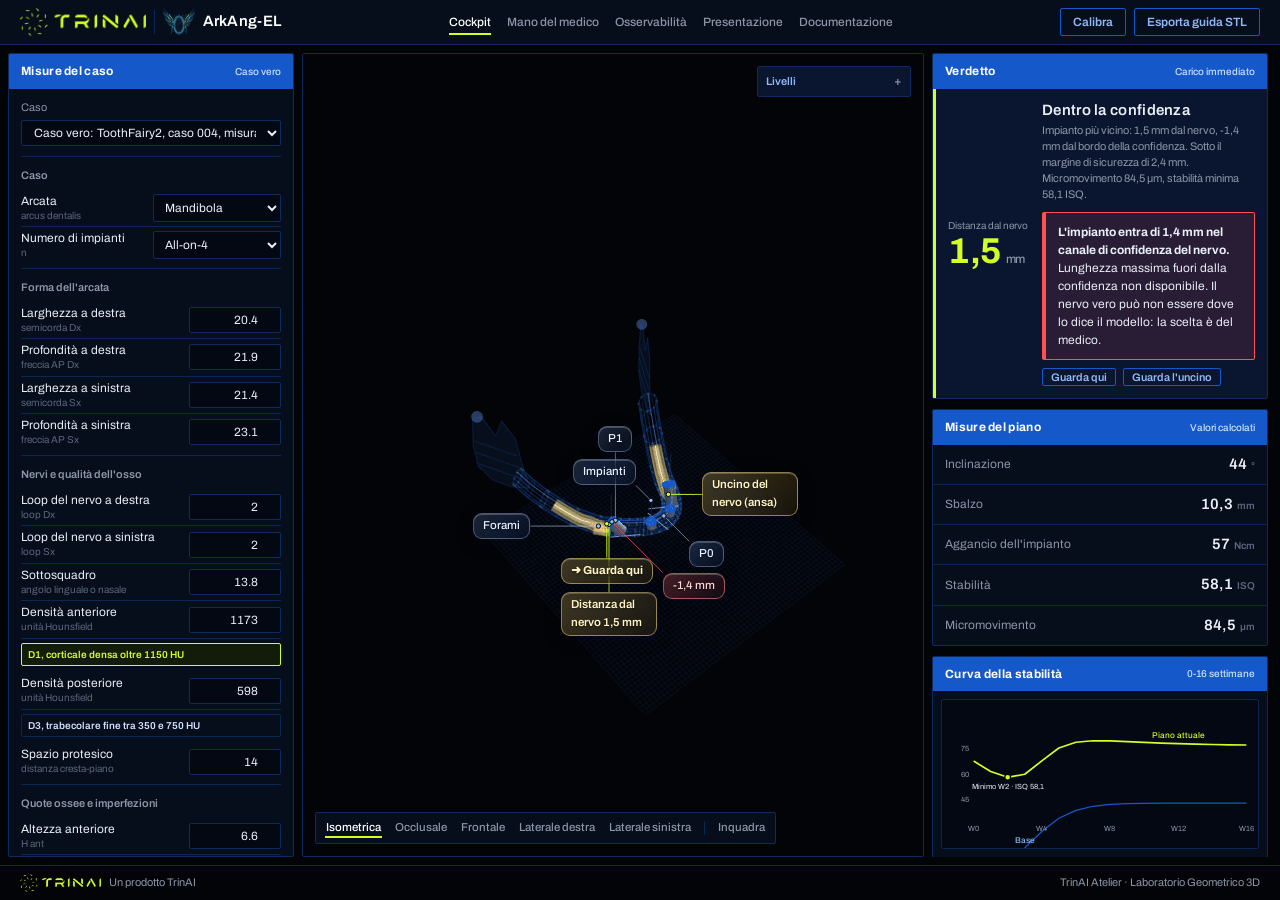
==== commit 2bdbbe98: "style(contenuti): etichette, titoli e testi fissi in linguaggio non tecnico (da report di revisione)" ====
--- a/arkangel_viewer/index.html
+++ b/arkangel_viewer/index.html
@@ -3,7 +3,7 @@
 <head>
   <meta charset="UTF-8">
   <meta name="viewport" content="width=device-width, initial-scale=1.0">
-  <title>ArkAng-EL · Cockpit</title>
+  <title>TrinAI Atelier · Laboratorio Geometrico 3D</title>
   <link rel="icon" type="image/png" href="img/arkangel_icona_96.png">
   <link rel="stylesheet" href="style.css">
   <script src="offline_case.js"></script>
@@ -561,7 +561,7 @@
       <span class="trinai-logo-acid-sm" role="img" aria-label="TrinAI"></span>
       <span>Un prodotto TrinAI</span>
     </div>
-    <span>ArkAng-EL · Cockpit</span>
+    <span>TrinAI Atelier · Laboratorio Geometrico 3D</span>
   </footer>
 
   <div id="tuningModal" class="modal-backdrop">
